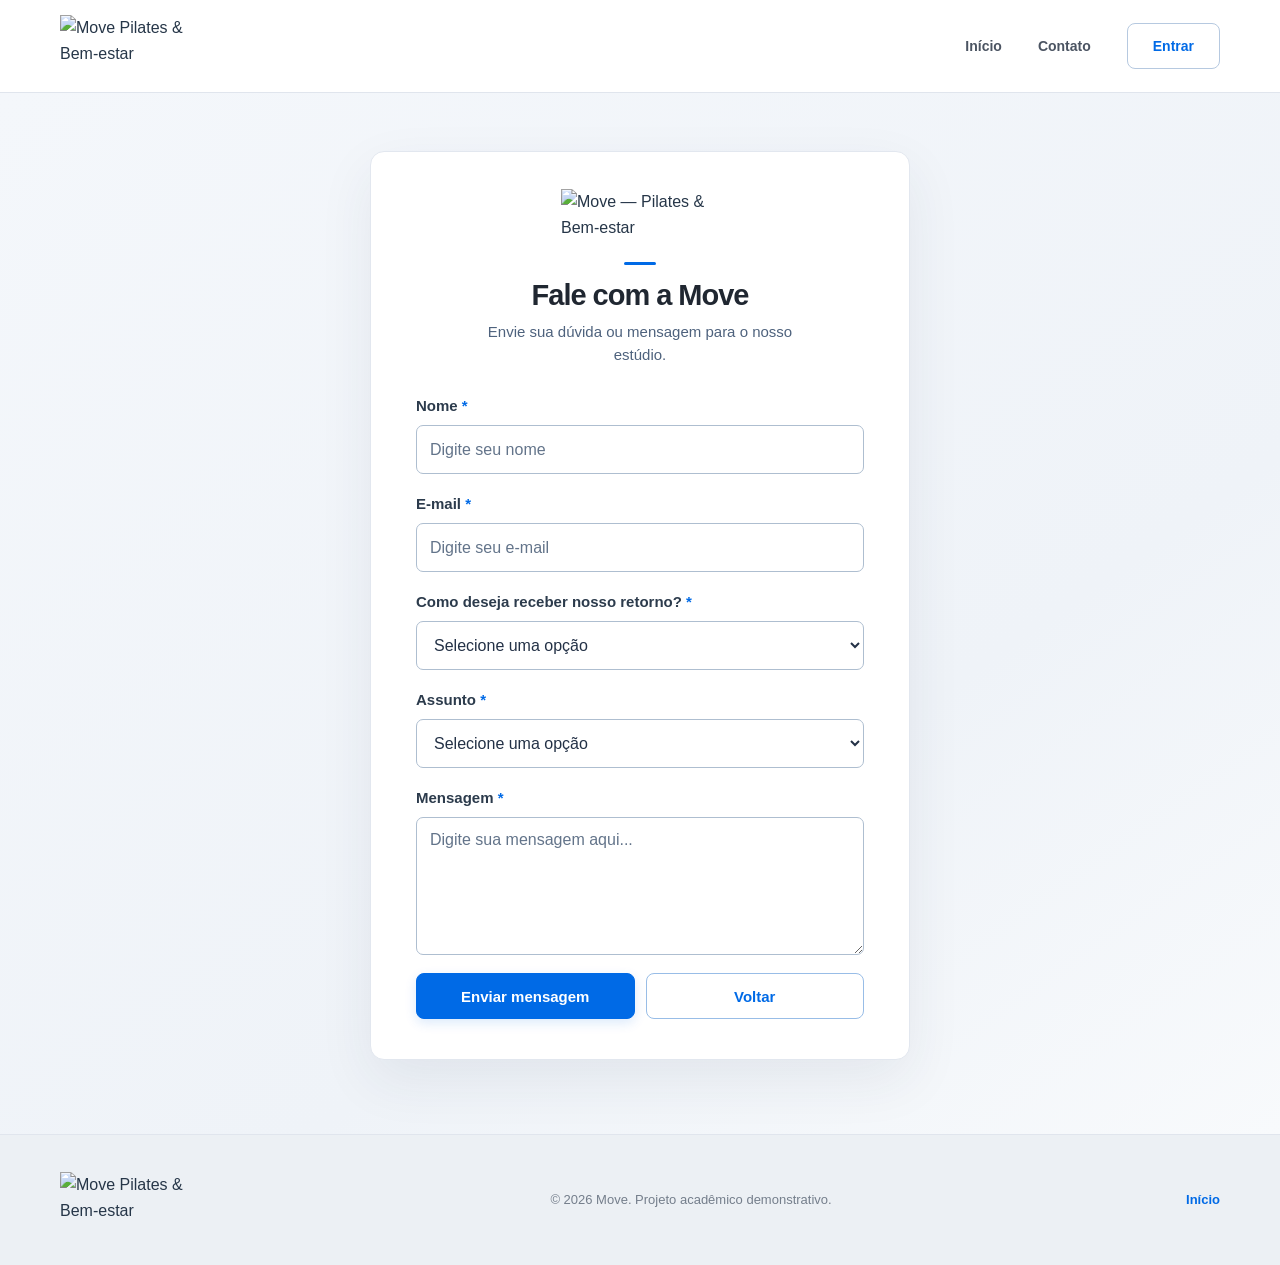
==== contato.html @ a48c1e01 "Add files via upload" ====
<!doctype html>
<html lang="pt-BR"><head><meta charset="UTF-8"><meta name="viewport" content="width=device-width, initial-scale=1.0"><meta name="theme-color" content="#ffffff"><title>Contato | Move Pilates & Bem-estar</title>
<link rel="icon" type="image/svg+xml" href="assets/logo-move.svg"><link rel="stylesheet" href="assets/vendor/bootstrap.min.css"><link rel="stylesheet" href="styles.css"><link rel="stylesheet" href="app.css">
<script defer src="assets/vendor/bootstrap.bundle.min.js"></script><script defer src="script.js"></script><script defer src="store.js"></script><script defer src="app.js"></script></head>
<body data-page="contato"><a class="skip-link" href="#conteudo">Pular para conteúdo</a>
  <header class="site-header"><div class="container header-inner">
    <a href="index.html" class="brand" aria-label="Move — Início"><img src="assets/logo-move.svg" alt="Move Pilates & Bem-estar" width="154" height="62"></a>
    <button type="button" class="menu-toggle" aria-label="Abrir menu" aria-controls="menu-principal" aria-expanded="false"><svg viewBox="0 0 24 24" aria-hidden="true"><path d="M4 7h16M4 12h16M4 17h16"/></svg></button>
    <nav class="main-nav" id="menu-principal" aria-label="Menu principal"><a href="index.html" class="nav-item">Início</a><a href="contato.html" class="nav-item">Contato</a><a href="login.html" class="nav-item nav-login">Entrar</a></nav>
  </div></header>
<main id="conteudo"><section class="auth-outer"><div class="auth-panel contact-panel card-elevated">
<img src="assets/logo-move.svg" alt="Move — Pilates & Bem-estar" class="auth-logo">
<div class="section-heading-tight"><span class="accent-line" aria-hidden="true"></span><h1>Fale com a Move</h1><p>Envie sua dúvida ou mensagem para o nosso estúdio.</p></div>
<form id="contact-form" class="stack-form" novalidate>
<div class="form-field"><label for="contact-name">Nome <span aria-hidden="true">*</span></label><input id="contact-name" name="name" placeholder="Digite seu nome" autocomplete="name" required></div>
<div class="form-field"><label for="contact-email">E-mail <span aria-hidden="true">*</span></label><input id="contact-email" name="email" type="email" placeholder="Digite seu e-mail" autocomplete="email" required></div>
<div class="form-field"><label for="contact-return">Como deseja receber nosso retorno? <span aria-hidden="true">*</span></label><select id="contact-return" name="returnMode" required><option value="">Selecione uma opção</option><option>WhatsApp</option><option>E-mail</option><option>Ligação</option></select></div>
<div class="form-field"><label for="contact-subject">Assunto <span aria-hidden="true">*</span></label><select id="contact-subject" name="subject" required><option value="">Selecione uma opção</option><option>Elogios</option><option>Reclamações</option><option>Dúvidas</option><option>Aula de pilates</option></select></div>
<div class="form-field"><label for="contact-message">Mensagem <span aria-hidden="true">*</span></label><textarea id="contact-message" name="message" rows="5" placeholder="Digite sua mensagem aqui..." required></textarea></div>
<p class="form-alert" id="contact-error" role="alert" hidden></p>
<div class="form-actions"><button class="btn-main" type="submit">Enviar mensagem</button><a class="btn-outline" href="index.html">Voltar</a></div></form>
<div id="contact-success" class="result-panel" hidden><span class="result-icon" aria-hidden="true">✓</span><h2>Mensagem enviada!</h2><p>Registramos sua mensagem nesta demonstração.</p><a class="btn-main" href="index.html">Voltar para Home</a></div>
</div></section></main>
<footer class="site-footer"><div class="container footer-inner"><a class="footer-brand" href="index.html"><img src="assets/logo-move.svg" alt="Move Pilates & Bem-estar" width="136" height="56"></a><p>© <span id="ano-atual">2026</span> Move. Projeto acadêmico demonstrativo.</p><a class="footer-top" href="index.html">Início</a></div></footer>
</body></html>
---- styles.css ----
/* MOVE — Design system inicial para a AS.
   Use estas variáveis também nas telas de Login, Aluno, Administrador e Contato. */
:root {
  --blue: #006ae6;
  --blue-hover: #0056bc;
  --blue-subtle: #e8f2ff;
  --ink: #202731;
  --secondary: #5f6878;
  --muted: #7d8795;
  --surface: #ffffff;
  --surface-soft: #f6f7f9;
  --surface-alt: #f0f3f7;
  --border: #e0e5ed;
  --radius: 14px;
  --shadow-soft: 0 10px 28px rgba(38, 57, 80, 0.06);
  --width: 1160px;
  font-family: Inter, 'Segoe UI', Arial, Helvetica, sans-serif;
  color: var(--ink);
  background: var(--surface);
}
*, *::before, *::after { box-sizing: border-box; }
html { scroll-behavior: smooth; scroll-padding-top: 95px; }
body { margin: 0; min-width: 320px; line-height: 1.6; background: var(--surface); color: var(--ink); font-family: Inter, 'Segoe UI', Arial, Helvetica, sans-serif; }
img { display: block; max-width: 100%; }
button, a { -webkit-tap-highlight-color: transparent; }
a { color: inherit; text-decoration: none; }
a:focus-visible, button:focus-visible { outline: 3px solid var(--blue); outline-offset: 4px; border-radius: 4px; }
.container { width: min(var(--width), calc(100% - 72px)); max-width: var(--width); margin-inline: auto; }
.skip-link { position: absolute; transform: translateY(-160%); z-index: 100; top: 0; left: 20px; background: var(--blue); padding: 12px 20px; color: white; }
.skip-link:focus { transform: translateY(10px); }

/* Cabeçalho */
.site-header { background: #fff; border-bottom: 1px solid var(--border); z-index: 15; position: sticky; top: 0; }
.header-inner { min-height: 92px; display: flex; align-items: center; justify-content: space-between; gap: 28px; }
.brand { display: inline-flex; align-items: center; flex: none; }
.brand img { width: 154px; height: auto; }
.main-nav { display: flex; align-items: center; gap: 36px; }
.nav-item { position: relative; color: #4b5462; font-size: 14px; font-weight: 550; padding: 13px 0; transition: color .2s; }
.nav-item:hover, .nav-item.active { color: var(--blue); }
.nav-item.active::after { content: ''; position: absolute; bottom: 3px; height: 2px; background: var(--blue); left: 0; right: 0; }
.nav-login { border: 1px solid #b6c9e0; color: var(--blue); border-radius: 8px; padding: 11px 25px; font-weight: 650; }
.nav-login:hover { background: var(--blue-subtle); }
.menu-toggle { display: none; width: 42px; height: 42px; border: 1px solid var(--border); background: white; color: var(--ink); border-radius: 9px; cursor: pointer; }
.menu-toggle svg { width: 24px; height: 24px; fill: none; stroke: currentColor; stroke-width: 2; stroke-linecap: round; }

/* Estilos compartilhados */
.section { padding-block: 80px; }
.blue-line { width: 38px; height: 3px; border-radius: 999px; display: block; background: var(--blue); margin-bottom: 20px; }
.eyebrow { color: var(--muted); text-transform: uppercase; letter-spacing: .18em; font-weight: 650; font-size: 11px; margin: 0 0 14px; }
h1,h2,h3,p { margin-top: 0; }
h1 { font-size: clamp(36px, 4.1vw, 57px); letter-spacing: -.035em; line-height: 1.12; font-weight: 660; }
h2 { font-size: clamp(28px, 2.75vw, 37px); line-height: 1.22; letter-spacing: -.025em; font-weight: 650; }
h3 { font-size: 19px; line-height: 1.25; font-weight: 670; }
p { color: var(--secondary); }

/* Primeira seção */
.hero { background: #fff; }
.hero-layout { min-height: 435px; display: grid; grid-template-columns: 46% 54%; align-items: stretch; }
.hero-content { align-self: center; padding: 68px 66px 68px 0; }
.hero-content .eyebrow { margin-bottom: 18px; }
.hero h1 { margin-bottom: 20px; max-width: 510px; }
.dot { color: var(--blue); }
.hero-lead { font-size: 21px; line-height: 1.48; color: #586377; max-width: 390px; margin-bottom: 15px; }
.hero-description { color: #7a8390; font-size: 15px; max-width: 375px; margin-bottom: 0; }
.hero-media { height: 440px; overflow: hidden; }
.hero-media img { height: 100%; width: 100%; object-fit: cover; object-position: center 49%; }

/* Sobre — seção na mesma Home, sem página ou link separados */
.about { background: var(--surface-soft); }
.about-layout { display: grid; grid-template-columns: 43% 57%; align-items: center; gap: 40px; }
.about-content { padding-right: 20px; }
.about h2 { margin-bottom: 10px; }
.about .section-lead { font-size: 20px; line-height: 1.4; color: #48576e; margin-bottom: 18px; max-width: 390px; }
.about p:not(.section-lead) { font-size: 15px; max-width: 470px; margin-bottom: 12px; }
.about-media { border-radius: 12px; overflow: hidden; box-shadow: var(--shadow-soft); }
.about-media img { width: 100%; min-height: 300px; max-height: 390px; object-fit: cover; }

/* Benefícios */
.benefits { background: white; }
.section-heading { display: flex; align-items: center; flex-direction: column; text-align: center; margin-bottom: 40px; }
.section-heading .blue-line { margin-bottom: 16px; }
.section-heading h2 { margin: 0 0 5px; }
.section-heading p { font-size: 16px; margin: 0; }
.benefits-grid { display: grid; grid-template-columns: repeat(3, minmax(0, 1fr)); gap: 24px; }
.benefit-card { border-radius: var(--radius); overflow: hidden; background: #f8f9fb; border: 1px solid #edf0f4; box-shadow: 0 4px 20px rgba(26, 42, 59, .045); }
.benefit-card > img { width: 100%; height: 204px; object-fit: cover; object-position: center 41%; }
.benefit-info { padding: 0 24px 28px; text-align: center; }
.icon-circle { margin: -28px auto 21px; position: relative; display: flex; justify-content: center; align-items: center; width: 55px; height: 55px; background: #fff; color: var(--blue); border: 1.5px solid #a7cdff; border-radius: 50%; box-shadow: 0 3px 12px rgba(20, 68, 131, .1); }
.icon-circle svg { width: 27px; height: 27px; fill: none; stroke: currentColor; stroke-width: 1.7; stroke-linecap: round; stroke-linejoin: round; }
.benefit-info h3 { margin-bottom: 8px; }
.benefit-info p { margin: 0 auto; max-width: 270px; font-size: 15px; line-height: 1.55; }

/* Localização: conteúdo e mapa ocupam toda a altura útil, sem grandes espaços vazios. */
.location { background: var(--surface-soft); }
.location-layout { display: grid; grid-template-columns: minmax(0, 40%) minmax(0, 60%); gap: 32px; align-items: stretch; }
.location-content { padding: 4px 5px 0 0; display: flex; flex-direction: column; align-items: flex-start; }
.location-content .blue-line { margin-bottom: 13px; }
.location-content .eyebrow { font-size: 10px; margin-bottom: 10px; }
.location h2 { font-size: clamp(27px, 2.6vw, 34px); margin-bottom: 12px; max-width: 430px; }
.location-lead { font-size: 15px; max-width: 415px; margin-bottom: 20px; line-height: 1.55; }
.address-list { width: 100%; display: grid; gap: 14px; }
.address-row { display: flex; align-items: flex-start; gap: 12px; }
.address-icon { margin-top: 2px; width: 32px; height: 32px; display: grid; place-items: center; border-radius: 9px; background: #e4efff; color: var(--blue); flex: none; }
.address-icon svg { width: 17px; height: 17px; stroke: currentColor; stroke-width: 1.8; fill: none; stroke-linecap: round; stroke-linejoin: round; }
.address-row div { display: flex; flex-direction: column; line-height: 1.35; }
.address-row strong { font-size: 14px; color: var(--ink); margin-bottom: 3px; }
.address-row span:last-child { font-size: 14px; color: var(--secondary); }
.map-panel { position: relative; overflow: hidden; background: #e5e9ed; min-height: 460px; border-radius: var(--radius); border: 1px solid #e1e5eb; box-shadow: var(--shadow-soft); }
.map-panel > img { width: 100%; height: 100%; position: absolute; inset: 0; object-fit: cover; object-position: center 48%; }
.map-tag { display: flex; gap: 7px; align-items: center; position: absolute; bottom: 16px; left: 17px; color: #35455c; background: rgba(255,255,255,.95); padding: 9px 12px; border-radius: 9px; font-size: 12px; font-weight: 600; box-shadow: 0 2px 12px #14263a18; }
.map-tag svg { width: 16px; height: 16px; fill: none; stroke: var(--blue); stroke-width: 2; }

/* Rodapé */
.site-footer { background: #ecf0f4; border-top: 1px solid var(--border); }
.footer-inner { min-height: 130px; display: flex; align-items: center; justify-content: space-between; gap: 20px; }
.footer-brand img { width: 136px; height: auto; }
.footer-inner p { font-size: 13px; margin: 0; color: #747e8b; }
.footer-top { font-size: 13px; font-weight: 600; color: var(--blue); display: inline-flex; gap: 7px; align-items: center; }
.footer-top svg { width: 18px; height: 18px; fill: none; stroke: currentColor; stroke-width: 2; }

@media (max-width: 960px) {
  .container { width: min(var(--width), calc(100% - 44px)); }
  .hero-layout { grid-template-columns: 48% 52%; }
  .hero-content { padding-right: 32px; }
  .hero-media { height: 420px; }
  .about-layout { grid-template-columns: 45% 55%; gap: 24px; }
  .location-layout { grid-template-columns: minmax(0, 43%) minmax(0, 57%); gap: 22px; }
  .map-panel { min-height: 480px; }
  .benefits-grid { gap: 14px; }
  .benefit-info { padding-inline: 13px; }
}
@media (max-width: 690px) {
  html { scroll-padding-top: 75px; }
  .container { width: min(100% - 36px, 530px); }
  .header-inner { min-height: 74px; }
  .brand img { width: 132px; }
  .menu-toggle { display: grid; place-items: center; }
  .main-nav { position: absolute; top: 74px; left: 0; right: 0; background: white; border-bottom: 1px solid var(--border); box-shadow: 0 10px 18px #0000000d; padding: 10px 18px 20px; display: none; flex-direction: column; align-items: stretch; gap: 3px; }
  .main-nav.open { display: flex; }
  .nav-item { padding: 14px 10px; }
  .nav-item.active::after { left: 10px; right: auto; width: 30px; bottom: 7px; }
  .nav-login { text-align: center; padding: 12px; margin-top: 4px; }
  .hero-layout { grid-template-columns: 1fr; }
  .hero-content { padding: 50px 0 40px; }
  .hero h1 { max-width: 480px; }
  .hero-lead { font-size: 19px; }
  .hero-media { margin-inline: -18px; height: 320px; }
  .section { padding-block: 54px; }
  .about-layout { grid-template-columns: 1fr; gap: 24px; }
  .about-content { padding-right: 0; }
  .about-media img { min-height: 190px; }
  .benefits-grid { grid-template-columns: 1fr; max-width: 410px; margin-inline: auto; gap: 24px; }
  .benefit-card > img { height: 210px; }
  .benefit-info { padding-bottom: 29px; }
  .location-layout { grid-template-columns: 1fr; gap: 28px; }
  .map-panel { min-height: 345px; }
  .footer-inner { flex-wrap: wrap; justify-content: space-between; padding-block: 25px; }
  .footer-inner p { flex-basis: 100%; order: 3; }
}
@media (prefers-reduced-motion: reduce) { html { scroll-behavior: auto; } * { transition-duration: .01ms !important; animation-duration: .01ms !important; } }

/* Ações ativas da Home — preservam o layout e as cores do SVG de referência. */
.home-contact-btn {
  display: inline-flex; align-items: center; justify-content: center; gap: 13px;
  margin-top: 25px; min-height: 43px; padding: 10px 22px;
  font-size: 14px; font-weight: 650; line-height: 1.25;
  color: white; border-radius: 7px; background: var(--blue);
  border: 1px solid var(--blue); transition: background .2s, transform .2s;
}
.home-contact-btn:hover { color:white; background: var(--blue-hover); transform: translateY(-1px); }
.home-contact-btn:focus-visible, .map-zoom-btn:focus-visible, .map-dialog-close:focus-visible, .map-dismiss-btn:focus-visible { outline: 3px solid var(--blue); outline-offset: 3px; }
.map-zoom-btn {
  position: absolute; right: 16px; bottom: 16px; z-index: 1;
  display: flex; gap: 8px; align-items: center; padding: 10px 12px;
  background: rgba(255,255,255,.96); border: 1px solid #dce5f0;
  border-radius: 9px; color: #285075; font-size: 12px; font-weight: 650;
  box-shadow: 0 3px 12px #14263a16; cursor: pointer;
}
.map-zoom-btn:hover { color: var(--blue); background: white; }
.map-zoom-btn svg { height: 16px; width: 16px; fill: none; stroke: currentColor; stroke-width: 2; }
.map-dialog { border: 1px solid #d9e2ed; border-radius: 15px; padding: 0; width: min(930px, calc(100vw - 32px)); max-height: calc(100vh - 30px); box-shadow: 0 18px 70px #121f3570; background: white; }
.map-dialog::backdrop { background: rgba(19,31,49,.63); }
.map-dialog-header { padding: 23px 25px 15px; display: flex; align-items: flex-start; justify-content: space-between; gap: 20px; }
.map-dialog h2 { font-size: clamp(21px, 3vw, 28px); margin: 0 0 3px; }
.map-dialog p { color: var(--secondary); font-size: 14px; margin: 0; }
.map-dialog-close { width: 38px; height: 38px; font: 28px/1 sans-serif; border-radius: 8px; border: 1px solid #dce4ee; background: #f5f7fa; color: #38485c; cursor: pointer; flex: none; }
.map-dialog > img { display: block; width: calc(100% - 50px); max-height: min(67vh, 600px); object-fit: contain; margin: 0 25px; border-radius: 9px; background: #e7ebf0; }
.map-dialog-footer { padding: 16px 25px 22px; display: flex; justify-content: flex-end; }
.map-dismiss-btn { padding: 10px 18px; border-radius: 8px; background: var(--blue); color: white; border: 1px solid var(--blue); font-weight: 600; cursor: pointer; }
.map-dismiss-btn:hover { background: var(--blue-hover); }
@media (max-width: 690px) {
  .map-dialog-header { padding: 16px 15px 12px; }
  .map-dialog > img { margin: 0 15px; width: calc(100% - 30px); }
  .map-dialog-footer { padding: 13px 15px 17px; }
  .map-zoom-btn { right: 10px; bottom: 10px; }
  .map-tag { left: 10px; bottom: 10px; }
}
---- app.css ----
/* Identidade Move — telas internas da AS.
   Usa a mesma paleta e tipografia definidas em styles.css. */
:root { color-scheme: light; }
[hidden] { display: none !important; }
button { font: inherit; }
button:disabled { cursor: not-allowed; opacity: .55; }
input, select, textarea { font: inherit; }

/* Ações e controles compartilhados */
.btn-main, .btn-outline, .btn-danger {
  min-height: 44px; display: inline-flex; align-items: center; justify-content: center;
  gap: 8px; padding: 11px 22px; border-radius: 8px; font-size: 14px;
  font-weight: 670; cursor: pointer; text-decoration: none; line-height: 1.4;
  transition: background .15s ease, border-color .15s ease, transform .15s ease;
}
.btn-main { color: #fff; background: var(--blue); border: 1px solid var(--blue); box-shadow: 0 4px 12px rgba(0,106,230,.14); }
.btn-main:hover { background: var(--blue-hover); border-color: var(--blue-hover); color: #fff; }
.btn-outline { background: white; color: var(--blue); border: 1px solid #98bde7; }
.btn-outline:hover { background: var(--blue-subtle); color: #0056bc; }
.btn-danger { color: #b42338; border: 1px solid #edbac2; background: #fff5f6; }
.btn-danger:hover { background: #ffe9ed; color: #9e2035; }
.btn-full { width: 100%; }
.btn-sm { min-height: 36px; font-size: 12px; padding: 7px 12px; }
.btn-main:focus-visible, .btn-outline:focus-visible, .btn-danger:focus-visible,
input:focus-visible, textarea:focus-visible, select:focus-visible { outline: 3px solid rgba(0,106,230,.25); outline-offset: 2px; }
.home-contact-btn { margin-top: 28px; }
.site-header button.nav-item { border: 0; background: transparent; padding: 13px 0; cursor: pointer; }
.site-header button.nav-item:hover { color: var(--blue); }

/* Login, cadastro e contato */
.auth-outer { min-height: calc(100vh - 225px); background: linear-gradient(145deg, #f4f7fb, #eff3f8 65%, #f8fafc); padding: 58px 18px 74px; display: flex; align-items: flex-start; justify-content: center; }
.card-elevated { border: 1px solid #e2e7ef; border-radius: 14px; background: #fff; box-shadow: 0 20px 55px rgba(38, 57, 80, .075); }
.auth-panel { width: min(100%, 492px); padding: 37px 45px 40px; }
.auth-logo { display: block; width: 158px; max-height: 65px; object-fit: contain; margin: 0 auto 22px; }
.section-heading-tight { text-align: center; margin-bottom: 28px; }
.accent-line { display: block; height: 3px; width: 32px; background: var(--blue); border-radius: 99px; margin-bottom: 12px; }
.section-heading-tight .accent-line { margin: 0 auto 14px; }
.section-heading-tight h1 { margin: 0 0 8px; font-size: 29px; color: var(--ink); font-weight: 680; }
.section-heading-tight p { max-width: 360px; margin: 0 auto; font-size: 14px; color: #5e6a7b; line-height: 1.55; }
.stack-form { display: flex; flex-direction: column; gap: 18px; }
.form-field { display: flex; flex-direction: column; gap: 7px; min-width: 0; }
.form-field label { color: #344052; font-weight: 650; font-size: 13px; }
.form-field label span { color: var(--blue); }
.form-field input, .form-field select, .form-field textarea, .date-control input {
  display: block; width: 100%; min-height: 46px; padding: 10px 13px;
  border: 1px solid #c7d2e0; border-radius: 7px; color: #233146;
  background: white; font-size: 14px; line-height: 1.45;
}
.form-field textarea { min-height: 120px; resize: vertical; }
.form-field input::placeholder, .form-field textarea::placeholder { color: #8994a3; }
.form-field select { cursor: pointer; }
.form-field input:focus, .form-field select:focus, .form-field textarea:focus { border-color: var(--blue); outline: 3px solid #006ae622; }
.form-alert { margin: 0; padding: 12px 14px; border-radius: 7px; background: #fff0f2; border: 1px solid #f1bcc4; color: #a31f33; font-size: 13px; font-weight: 550; line-height: 1.5; }
.auth-switch { margin: 20px 0 0; text-align: center; font-size: 14px; color: var(--secondary); }
.auth-switch a { color: var(--blue); font-weight: 700; text-decoration: underline; text-underline-offset: 2px; }
.demo-credentials { background: #f2f6fb; border: 1px solid #e0e8f1; padding: 15px 16px; margin-top: 29px; border-radius: 9px; font-size: 12px; color: #435269; }
.demo-credentials strong { display: block; font-size: 13px; color: #25364d; }
.demo-credentials p { font-size: 12px; margin: 8px 0; line-height: 1.7; overflow-wrap: anywhere; }
.demo-credentials span { display: block; font-size: 11px; color: #67778b; }
.result-panel { text-align: center; padding: 10px 0 6px; }
.result-panel .result-icon { display: grid; place-items: center; margin: 5px auto 20px; background: #e8f5f0; color: #238861; width: 60px; height: 60px; border-radius: 50%; font-size: 31px; font-weight: 700; }
.result-panel h1, .result-panel h2 { font-size: 26px; line-height: 1.25; margin-bottom: 12px; }
.result-panel p { font-size: 15px; line-height: 1.7; margin: 0 auto 22px; max-width: 365px; }
.result-panel .btn-main { max-width: 320px; margin: 0 auto; }
.result-always { padding-block: 18px 8px; }
.secondary-text-link { display: block; color: var(--blue); font-size: 13px; font-weight: 600; margin: 16px auto 0; }
.contact-panel { width: min(100%, 540px); }
.form-actions { display: grid; grid-template-columns: 1fr 1fr; gap: 11px; }

/* Áreas autenticadas */
.dashboard-area { background: #f5f7fa; min-height: calc(100vh - 224px); padding-block: 45px 76px; }
.dashboard-wrap { max-width: 1130px; }
.dashboard-head { display: flex; align-items: center; justify-content: space-between; gap: 25px; margin-bottom: 33px; }
.dashboard-head .accent-line { margin-bottom: 14px; }
.dashboard-head .eyebrow { color: #64738a; margin-bottom: 6px; }
.dashboard-head h1 { font-size: clamp(28px, 3vw, 36px); margin-bottom: 8px; }
.dashboard-head p:last-child { max-width: 540px; margin: 0; font-size: 15px; }
.head-actions { display: flex; gap: 10px; flex-wrap: wrap; justify-content: flex-end; }
.dashboard-section { background: white; padding: 28px 30px 32px; border: 1px solid #e1e7ee; border-radius: 12px; box-shadow: 0 4px 22px #122e5410; margin-top: 25px; }
.section-title-row { display: flex; align-items: center; justify-content: space-between; gap: 16px; margin-bottom: 21px; }
.section-title-row h2 { font-size: 21px; margin: 0; color: #222f42; }
.section-title-row p { margin: 5px 0 0; font-size: 14px; }
.subtle-pill { font-size: 12px; padding: 7px 12px; border-radius: 30px; background: #eaf2fd; color: #0752a5; font-weight: 650; white-space: nowrap; }
.booking-cards { display: grid; gap: 13px; }
.booking-card { border: 1px solid #d8e3f0; border-left: 4px solid var(--blue); border-radius: 9px; padding: 18px 20px; display: flex; align-items: center; justify-content: space-between; gap: 18px; background: #fff; }
.booking-main { display: flex; align-items: center; gap: 18px; }
.date-tile { display: grid; place-items: center; width: 68px; min-height: 65px; background: #f0f6ff; border-radius: 9px; color: #0752a5; flex: none; }
.date-tile strong { font-size: 26px; line-height: 1.1; }
.date-tile span { font-size: 11px; letter-spacing: .06em; font-weight: 650; }
.booking-info { display: grid; gap: 5px; }
.booking-info strong { font-size: 16px; color: #29374a; }
.booking-info small { color: #617086; font-size: 13px; }
.booking-info .status-dot { font-size: 12px; color: #17805c; font-weight: 650; }
.booking-actions { display: flex; gap: 9px; flex-wrap: wrap; justify-content: flex-end; }
.empty-state { background: #f9fbfd; border: 1px dashed #c6d7e9; padding: 35px; text-align: center; border-radius: 11px; color: #566579; }
.empty-state .empty-icon { display: block; font-size: 28px; margin-bottom: 12px; color: var(--blue); }
.empty-state strong { display: block; font-size: 18px; color: #273347; margin-bottom: 7px; }
.empty-state p { margin: 0 auto; max-width: 420px; font-size: 14px; }
.info-strip { padding: 17px 20px; border-radius: 9px; background: #eaf2ff; color: #38526f; display: flex; gap: 9px; align-items: start; margin-top: 21px; font-size: 13px; }
.info-strip span { color: var(--blue); font-weight: 800; }
.notice { padding: 13px 18px; border-radius: 9px; background: #ebf7f2; border: 1px solid #bfe4d2; color: #21674f; font-weight: 600; font-size: 14px; margin-bottom: 18px; }
.notice.error { background: #fff1f3; border-color: #f3bcc4; color: #a32a3b; }

/* Administração */
.stats-grid { display: grid; grid-template-columns: repeat(3, 1fr); gap: 17px; }
.stat-card { background: white; padding: 22px 25px; border: 1px solid #e1e7ee; border-radius: 12px; box-shadow: 0 4px 18px #122e5408; display: flex; flex-direction: column; }
.stat-card > span { color: #5e6e83; font-size: 13px; font-weight: 600; }
.stat-card strong { font-size: 39px; color: var(--blue); font-weight: 720; line-height: 1.35; margin-block: 7px; }
.stat-card small { color: #65758c; font-size: 12px; }
.date-control { display: flex; flex-direction: column; gap: 5px; min-width: 210px; }
.date-control label { font-size: 12px; color: #435066; font-weight: 650; }
.admin-schedule { border: 1px solid #e1e6ee; border-radius: 9px; overflow: hidden; }
.slot-row { display: grid; grid-template-columns: minmax(105px,.65fr) minmax(150px,1.5fr) minmax(135px,1fr) auto; align-items: center; gap: 18px; min-height: 73px; padding: 13px 20px; background: #fff; border-bottom: 1px solid #edf1f5; }
.slot-row:last-child { border-bottom: 0; }
.slot-row:nth-child(even) { background: #fbfcfe; }
.slot-time { font-size: 17px; font-weight: 700; color: #2b394d; }
.slot-name { font-size: 14px; color: #37475d; font-weight: 600; overflow-wrap: anywhere; }
.slot-status { font-size: 12px; color: #17805c; font-weight: 650; }
.slot-status.busy { color: #496078; }
.slot-actions { display: flex; flex-wrap: wrap; gap: 6px; justify-content: flex-end; }
.inbox-list { display: grid; gap: 11px; }
.inbox-item { border: 1px solid #e3e9f0; padding: 14px 17px; border-radius: 9px; background: #fbfcfe; }
.inbox-item strong { color: #283b52; font-size: 14px; }
.inbox-item p { color: #44546b; margin: 7px 0 5px; font-size: 13px; white-space: pre-wrap; overflow-wrap: anywhere; }
.inbox-meta { color: #7b8898; font-size: 12px; }

/* Modais de ações */
.move-dialog { box-sizing: border-box; width: min(94vw, 530px); max-height: min(90vh, 780px); padding: 28px 30px 30px; border-radius: 12px; background: #fff; border: 1px solid #c6d4e5; box-shadow: 0 24px 90px rgba(14, 36, 62, .22); overflow-y: auto; color: var(--ink); }
.move-dialog::backdrop { background: rgba(14, 25, 40, .42); }
.move-dialog p { line-height: 1.55; font-size: 14px; }
.dialog-header { display: flex; justify-content: space-between; align-items: flex-start; gap: 20px; margin-bottom: 18px; }
.dialog-header .eyebrow { margin-bottom: 4px; color: var(--blue); }
.dialog-header h2 { font-size: 23px; line-height: 1.25; margin: 0; }
.icon-close { width: 36px; height: 36px; flex: none; display: grid; place-items: center; background: #f2f5f9; border: 1px solid #dce4ed; border-radius: 50%; color: #4b5c74; font-size: 24px; line-height: 1; cursor: pointer; }
.icon-close:hover { background: #e7eef8; }
.dialog-description { margin-top: -8px; margin-bottom: 20px; }
.dialog-actions { display: flex; justify-content: flex-end; flex-wrap: wrap; gap: 10px; margin-top: 24px; }
.selection-summary { background: #eff5fe; border-radius: 8px; padding: 12px 14px; color: #294d79; font-size: 13px !important; margin: 17px 0 0; }
.small-muted { color: #6e7c8e; font-size: 12px !important; }
.times-fieldset { border: 0; padding: 0; margin: 20px 0 12px; }
.times-fieldset legend { font-size: 13px; color: #344052; font-weight: 650; margin-bottom: 12px; }
.times-grid { display: grid; grid-template-columns: repeat(4, minmax(0, 1fr)); gap: 8px; }
.time-choice { position: relative; display: grid; place-items: center; }
.time-choice input { position: absolute; width: 100%; height: 100%; opacity: 0; cursor: pointer; }
.time-choice span { width: 100%; padding: 10px 6px; color: #4d5d70; text-align: center; border: 1px solid #cbd7e4; border-radius: 7px; font-size: 13px; background: #fff; }
.time-choice input:checked + span { background: var(--blue); color: white; border-color: var(--blue); font-weight: 650; }
.time-choice input:focus-visible + span { outline: 3px solid #006ae644; outline-offset: 2px; }

@media (max-width: 820px) {
 .dashboard-head { align-items: flex-start; flex-direction: column; }
 .head-actions { justify-content: flex-start; }
 .slot-row { grid-template-columns: 85px 1fr; gap: 9px 12px; }
 .slot-actions { grid-column: 2; justify-content: flex-start; }
 .stats-grid { gap: 10px; }
 .stat-card { padding: 19px; }
}
@media (max-width: 690px) {
 .auth-outer { padding: 28px 14px 50px; }
 .auth-panel { padding: 28px 21px 30px; }
 .dashboard-area { padding-block: 26px 50px; }
 .dashboard-section { padding: 20px 16px; }
 .stats-grid { grid-template-columns: 1fr; }
 .stat-card strong { font-size: 28px; }
 .booking-card { flex-direction: column; align-items: flex-start; padding: 17px; }
 .booking-actions { justify-content: flex-start; }
 .wrap-row { align-items: stretch; flex-direction: column; }
 .date-control { max-width: 280px; }
 .move-dialog { padding: 23px 18px; }
 .dialog-actions { flex-direction: column-reverse; }
 .dialog-actions > * { width: 100%; }
 .times-grid { grid-template-columns: repeat(3, minmax(0, 1fr)); }
 .slot-row { padding: 14px 12px; }
 .head-actions { width: 100%; }
 .head-actions > * { flex: 1 1 auto; }
 .main-nav button.nav-item { width: 100%; text-align: left; padding: 14px 10px; }
}

.demo-credentials summary { cursor: pointer; font-size: 13px; font-weight: 650; color: #25364d; }
.demo-credentials[open] summary { margin-bottom: 10px; }

/* AS — confirmações legíveis e ações de retorno */
.success-dialog { text-align: left; }
.success-symbol { display:grid; place-items:center; width:68px; height:68px;
  margin: 12px auto 17px; border-radius:50%; border:2px solid #9bc4f5;
  color:#0752a5; background:#ecf4ff; font-size:36px; font-weight:800; }
.success-detail { text-align:center; font-size:16px !important; color:#35465d; line-height:1.65 !important; }
.success-dialog .dialog-header { margin-bottom: 0; }
.result-panel .result-icon { background:#eaf3ff; color:#0752a5; }
.form-field label, .date-control label { font-size:14px; }
.btn-sm { font-size:13px; min-height:40px; }
.small-muted, .inbox-meta { font-size:13px !important; color:#5d6d81; }
@media (max-width: 690px) { .success-detail { font-size:15px !important; } }


/* ===== AS FINAL: revisões solicitadas pela Prof.ª Caroline ===== */
:root { --move-readable: #263648; --move-support: #45566d; }
body { color: var(--move-readable); }
/* Melhor contraste tipográfico: nada de texto cinza claro sobre cinza. */
.dashboard-head p:last-child, .section-title-row p, .auth-switch, .dialog-description,
.info-strip, .result-panel p, .empty-state p, .booking-review p, .inbox-item p {
  color: var(--move-support); font-size: 16px; line-height: 1.6;
}
.dashboard-head .eyebrow, .section-heading-tight p { color: #4e627d; font-size: 15px; }
.dashboard-head h1 { color: #1e2b3a; }
.section-title-row h2 { font-size: 24px; }
.booking-info strong, .slot-time, .slot-name { font-size: 17px; color: #243347; }
.booking-info small, .booking-info .status-dot, .slot-status { font-size: 14px; }
.booking-card { position: relative; flex-wrap: wrap; padding: 22px 24px; gap: 16px; }
.booking-warning { width: 100%; margin: -6px 0 0; font-size: 13px; color: #704b20; }
.booking-actions { flex: none; align-items: center; }
.booking-actions .btn-sm, .slot-actions .btn-sm { min-width: 106px; min-height: 44px; font-size: 14px; font-weight: 700; }
.form-field label, .date-control label { color: #2c3b4c; font-size: 15px; }
.form-field input, .form-field select, .form-field textarea, .date-control input { font-size: 16px; min-height: 49px; border-color: #aebed0; }
.form-field input::placeholder, .form-field textarea::placeholder { color: #63748a; }
.form-alert { font-size: 15px; }
.btn-main, .btn-outline, .btn-danger { font-size: 15px; min-height: 46px; font-weight: 700; }
.notice { background: #eaf2ff; border-color: #bcd5f6; color: #194a84; font-size: 15px; }
.info-strip { background: #eaf2ff; }
.subtle-pill { font-size: 14px; }
.stat-card > span, .stat-card small, .inbox-meta, .small-muted { font-size: 14px !important; color: #43556b; }
.inbox-item strong, .inbox-item p { font-size: 15px; }
/* Modal compacto, fundo suavemente escurecido, conteúdo com contraste alto. */
.move-dialog { width: min(92vw, 560px); padding: 28px 32px 30px; border: 1px solid #ccd9e8;
  box-shadow: 0 20px 70px rgba(31,55,80,.16); }
.move-dialog::backdrop { background: rgba(24,42,66,.20); }
.move-dialog p { color: #394b60; font-size: 16px; }
.dialog-header h2 { font-size: clamp(22px, 2.6vw, 27px); color: #213145; }
.dialog-actions { gap: 12px; }
.selection-summary { font-size: 16px !important; background: transparent; margin: 6px 0 0; padding: 0; color: #1e4069 !important; }
.booking-review { margin-top: 20px; padding: 17px 18px; background: #edf5ff; border: 1px solid #cce1fb; border-radius: 9px; }
.booking-review-label { display: block; margin-bottom: 4px; font-size: 12px; letter-spacing: .11em; font-weight: 800; color: #1159a3; }
.availability-help { font-size: 14px; line-height: 1.5; margin: 2px 0 0; color: #425670; }
/* Confirmação do cadastro: tamanho adequado, ícone legível, próximo passo evidente. */
.signup-success-card { padding: 8px 0 3px; }
.signup-success-card .result-icon { width: 72px; height: 72px; font-size: 36px; margin-bottom: 16px; background: #eaf3ff; color: #0752a5; border: 2px solid #a7c9f5; }
.signup-success-card .result-eyebrow { color: #2866aa; font-size: 12px; letter-spacing: .14em; margin-bottom: 10px; }
.signup-success-card h1 { font-size: 28px; line-height: 1.25; color: #243347; margin-bottom: 14px; }
.signup-success-card .result-lead { color: #394d64; font-size: 16px; margin-bottom: 20px; }
.account-created { display: flex; flex-direction: column; text-align: left; background: #f4f8fd; border: 1px solid #dce8f7; padding: 14px 16px; border-radius: 10px; gap: 3px; margin-bottom: 22px; }
.account-created span { font-size: 12px; color: #4d6480; font-weight: 650; }
.account-created strong { font-size: 16px; color: #273e59; overflow-wrap: anywhere; }
.account-created small { font-size: 13px; color: #426387; }
.signup-success-card .secondary-text-link { font-size: 14px; }
.success-symbol { margin-block: 17px 12px; }
.success-dialog .success-detail { font-size: 17px !important; line-height: 1.6 !important; color: #30465d; }
.demo-credentials summary { font-size: 14px; }
.demo-credentials p, .demo-credentials span { font-size: 13px; color: #3f526c; }
.demo-buttons { display: flex; flex-wrap: wrap; gap: 9px; margin-block: 12px; }
.demo-buttons .btn-sm { min-height: 40px; font-size: 13px; }
@media (max-width: 690px) {
  .booking-card { padding: 20px 16px; }
  .booking-actions { width: 100%; }
  .booking-actions .btn-sm { flex: 1 1 120px; }
  .move-dialog { padding: 23px 19px; }
  .slot-row { grid-template-columns: 82px 1fr; }
  .slot-actions { gap: 8px; }
  .slot-actions .btn-sm { min-width: 98px; }
  .auth-panel { padding-inline: 23px; }
}
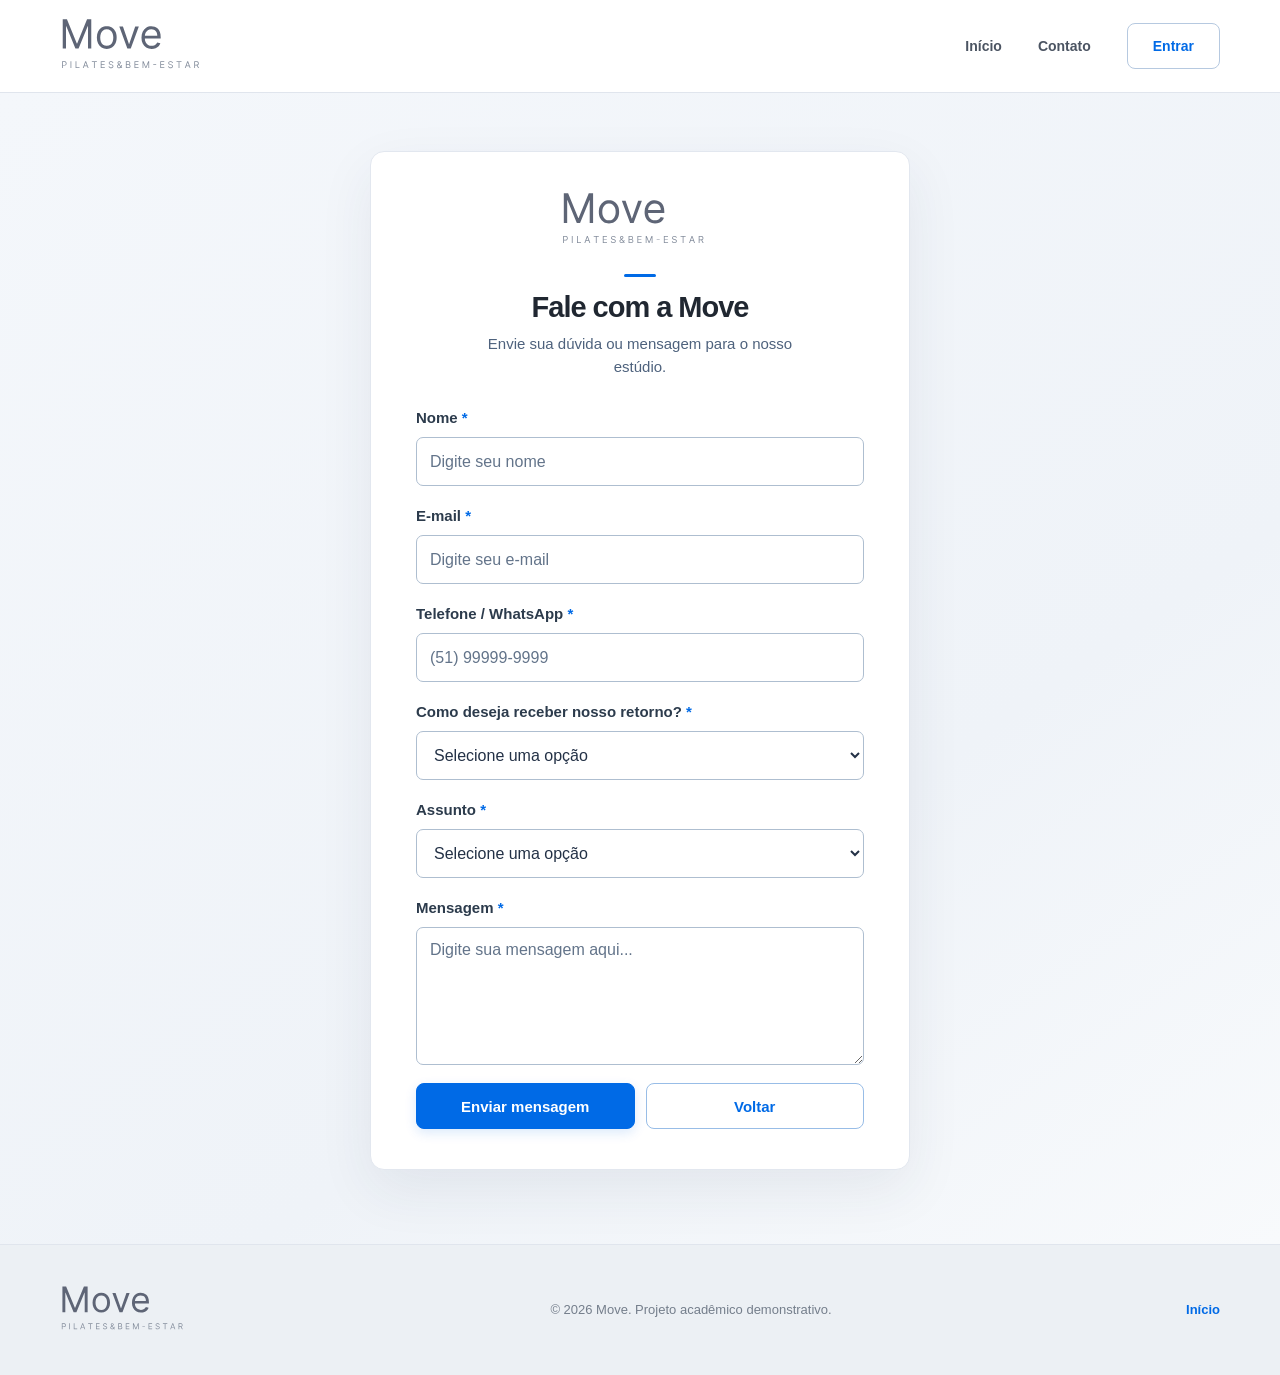
==== commit 0c1ab822: "Update contato.html" ====
--- a/contato.html
+++ b/contato.html
@@ -14,6 +14,22 @@
 <form id="contact-form" class="stack-form" novalidate>
 <div class="form-field"><label for="contact-name">Nome <span aria-hidden="true">*</span></label><input id="contact-name" name="name" placeholder="Digite seu nome" autocomplete="name" required></div>
 <div class="form-field"><label for="contact-email">E-mail <span aria-hidden="true">*</span></label><input id="contact-email" name="email" type="email" placeholder="Digite seu e-mail" autocomplete="email" required></div>
+<div class="form-field">
+  <label for="contact-phone">
+    Telefone / WhatsApp <span aria-hidden="true">*</span>
+  </label>
+  <input
+    type="tel"
+    id="contact-phone"
+    name="phone"
+    placeholder="(51) 99999-9999"
+    autocomplete="tel"
+    inputmode="tel"
+    maxlength="16"
+    required
+  >
+</div>
+
 <div class="form-field"><label for="contact-return">Como deseja receber nosso retorno? <span aria-hidden="true">*</span></label><select id="contact-return" name="returnMode" required><option value="">Selecione uma opção</option><option>WhatsApp</option><option>E-mail</option><option>Ligação</option></select></div>
 <div class="form-field"><label for="contact-subject">Assunto <span aria-hidden="true">*</span></label><select id="contact-subject" name="subject" required><option value="">Selecione uma opção</option><option>Elogios</option><option>Reclamações</option><option>Dúvidas</option><option>Aula de pilates</option></select></div>
 <div class="form-field"><label for="contact-message">Mensagem <span aria-hidden="true">*</span></label><textarea id="contact-message" name="message" rows="5" placeholder="Digite sua mensagem aqui..." required></textarea></div>
@@ -22,4 +38,4 @@
 <div id="contact-success" class="result-panel" hidden><span class="result-icon" aria-hidden="true">✓</span><h2>Mensagem enviada!</h2><p>Registramos sua mensagem nesta demonstração.</p><a class="btn-main" href="index.html">Voltar para Home</a></div>
 </div></section></main>
 <footer class="site-footer"><div class="container footer-inner"><a class="footer-brand" href="index.html"><img src="assets/logo-move.svg" alt="Move Pilates & Bem-estar" width="136" height="56"></a><p>© <span id="ano-atual">2026</span> Move. Projeto acadêmico demonstrativo.</p><a class="footer-top" href="index.html">Início</a></div></footer>
-</body></html>+</body></html>
